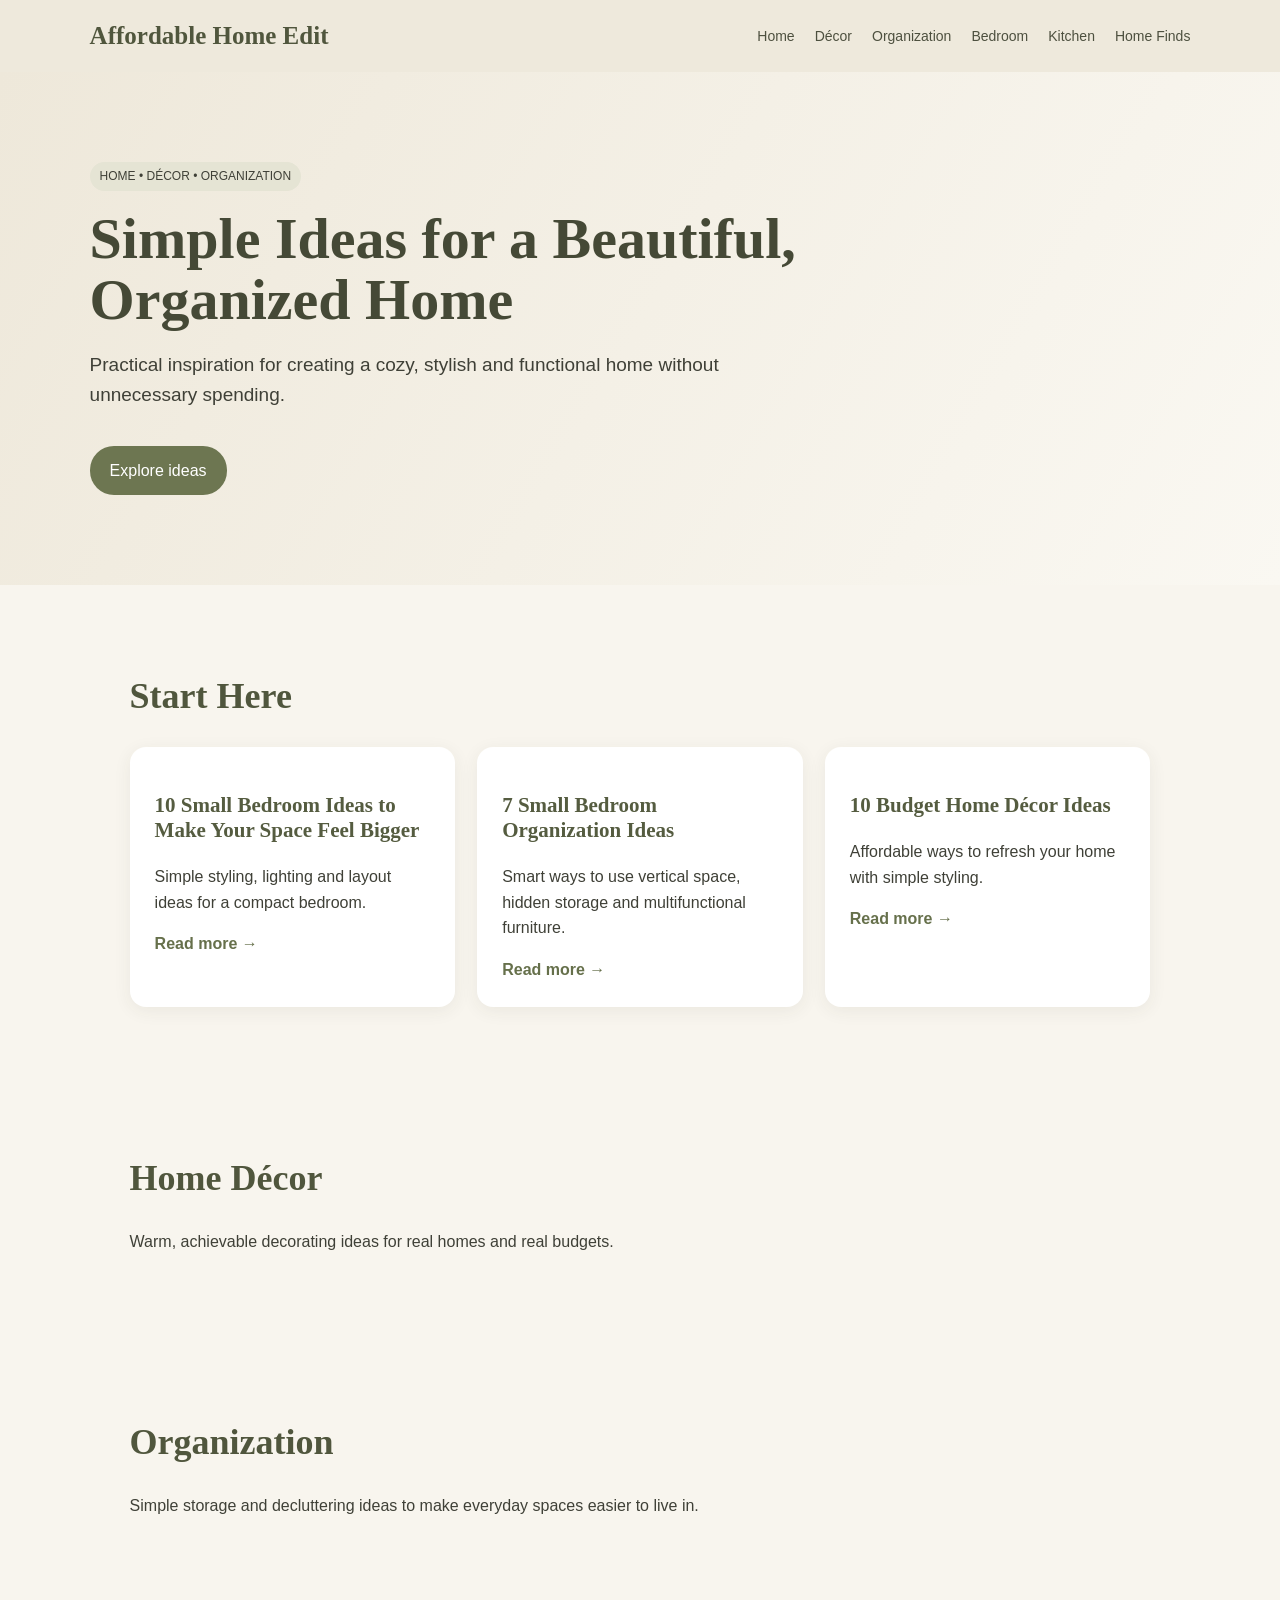
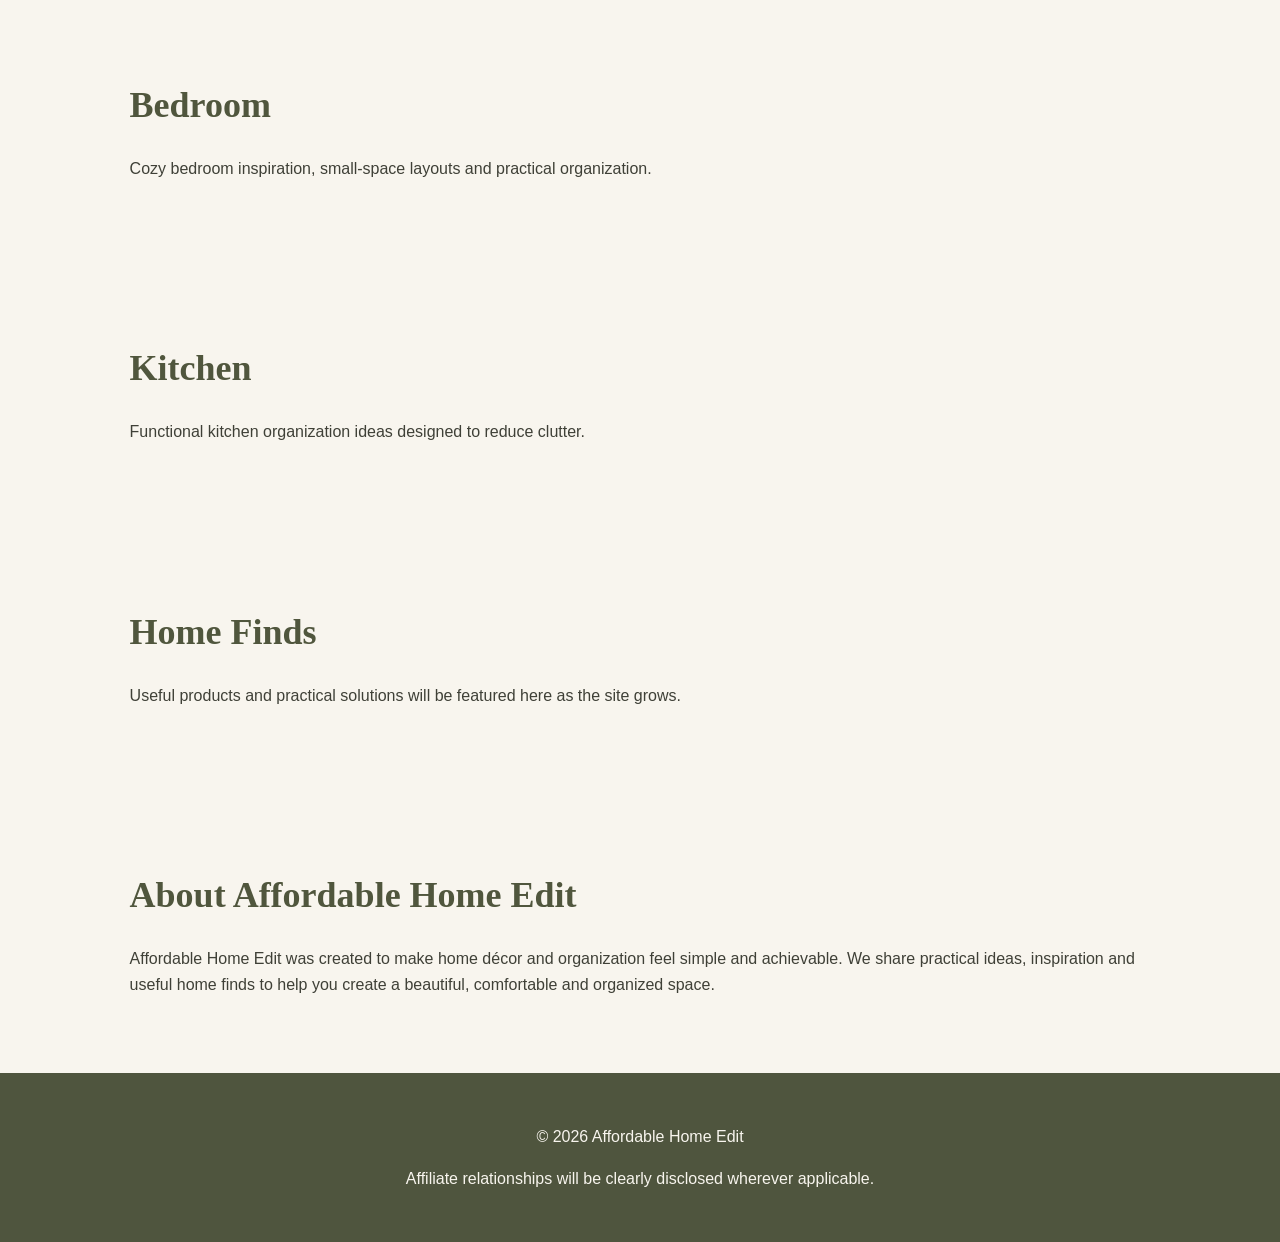
==== index.html @ b5f94e14 "Add files via upload" ====
<!doctype html><html><head><meta charset="utf-8"><meta name="viewport" content="width=device-width,initial-scale=1"><title>Affordable Home Edit</title><link rel="stylesheet" href="style.css"></head><body><header><div class="logo">Affordable Home Edit</div><nav><a href="index.html">Home</a><a href="#decor">Décor</a><a href="#organization">Organization</a><a href="#bedroom">Bedroom</a><a href="#kitchen">Kitchen</a><a href="#finds">Home Finds</a></nav></header><div class="hero"><span class="tag">HOME • DÉCOR • ORGANIZATION</span><h1>Simple Ideas for a Beautiful, Organized Home</h1><p>Practical inspiration for creating a cozy, stylish and functional home without unnecessary spending.</p><a class="btn" href="#latest">Explore ideas</a></div><section id="latest"><h2>Start Here</h2><div class="grid"><div class="card"><h3>10 Small Bedroom Ideas to Make Your Space Feel Bigger</h3><p>Simple styling, lighting and layout ideas for a compact bedroom.</p><a href="small-bedroom.html">Read more →</a></div><div class="card"><h3>7 Small Bedroom Organization Ideas</h3><p>Smart ways to use vertical space, hidden storage and multifunctional furniture.</p><a href="bedroom-organization.html">Read more →</a></div><div class="card"><h3>10 Budget Home Décor Ideas</h3><p>Affordable ways to refresh your home with simple styling.</p><a href="budget-decor.html">Read more →</a></div></div></section><section id="decor"><h2>Home Décor</h2><p>Warm, achievable decorating ideas for real homes and real budgets.</p></section><section id="organization"><h2>Organization</h2><p>Simple storage and decluttering ideas to make everyday spaces easier to live in.</p></section><section id="bedroom"><h2>Bedroom</h2><p>Cozy bedroom inspiration, small-space layouts and practical organization.</p></section><section id="kitchen"><h2>Kitchen</h2><p>Functional kitchen organization ideas designed to reduce clutter.</p></section><section id="finds"><h2>Home Finds</h2><p>Useful products and practical solutions will be featured here as the site grows.</p></section><section><h2>About Affordable Home Edit</h2><p>Affordable Home Edit was created to make home décor and organization feel simple and achievable. We share practical ideas, inspiration and useful home finds to help you create a beautiful, comfortable and organized space.</p></section><footer><p>© 2026 Affordable Home Edit</p><p>Affiliate relationships will be clearly disclosed wherever applicable.</p></footer></body></html>
---- style.css ----
*{box-sizing:border-box}body{margin:0;font-family:Arial,Helvetica,sans-serif;color:#3f4037;background:#f8f5ee;line-height:1.6}header{background:#eee9dc;padding:22px 7%;display:flex;justify-content:space-between;align-items:center;position:sticky;top:0;z-index:5}.logo{font:700 25px Georgia,serif;color:#50563d}nav a{margin-left:20px;text-decoration:none;color:#4d503f;font-size:14px}.hero{padding:90px 7%;background:linear-gradient(120deg,#eee8da,#faf8f2)}.hero h1{font:700 58px Georgia,serif;line-height:1.05;max-width:760px;margin:18px 0;color:#454936}.hero p{max-width:650px;font-size:19px}.btn{display:inline-block;margin-top:16px;background:#6d7651;color:white;padding:12px 20px;border-radius:24px;text-decoration:none}section{padding:60px 7%;max-width:1200px;margin:auto}h2{font:700 36px Georgia,serif;color:#50563d}.grid{display:grid;grid-template-columns:repeat(3,1fr);gap:22px}.card{background:white;border-radius:16px;padding:25px;box-shadow:0 4px 18px rgba(60,60,40,.07)}.card h3{font:700 21px Georgia,serif;color:#555c40}.card a{color:#66704b;text-decoration:none;font-weight:700}.tag{display:inline-block;background:#e5e4d4;padding:5px 10px;border-radius:20px;font-size:12px}footer{background:#4f553e;color:#f8f5ee;padding:35px 7%;text-align:center}@media(max-width:800px){header{display:block}nav{margin-top:12px}nav a{margin:0 12px 0 0}.hero h1{font-size:42px}.grid{grid-template-columns:1fr}}
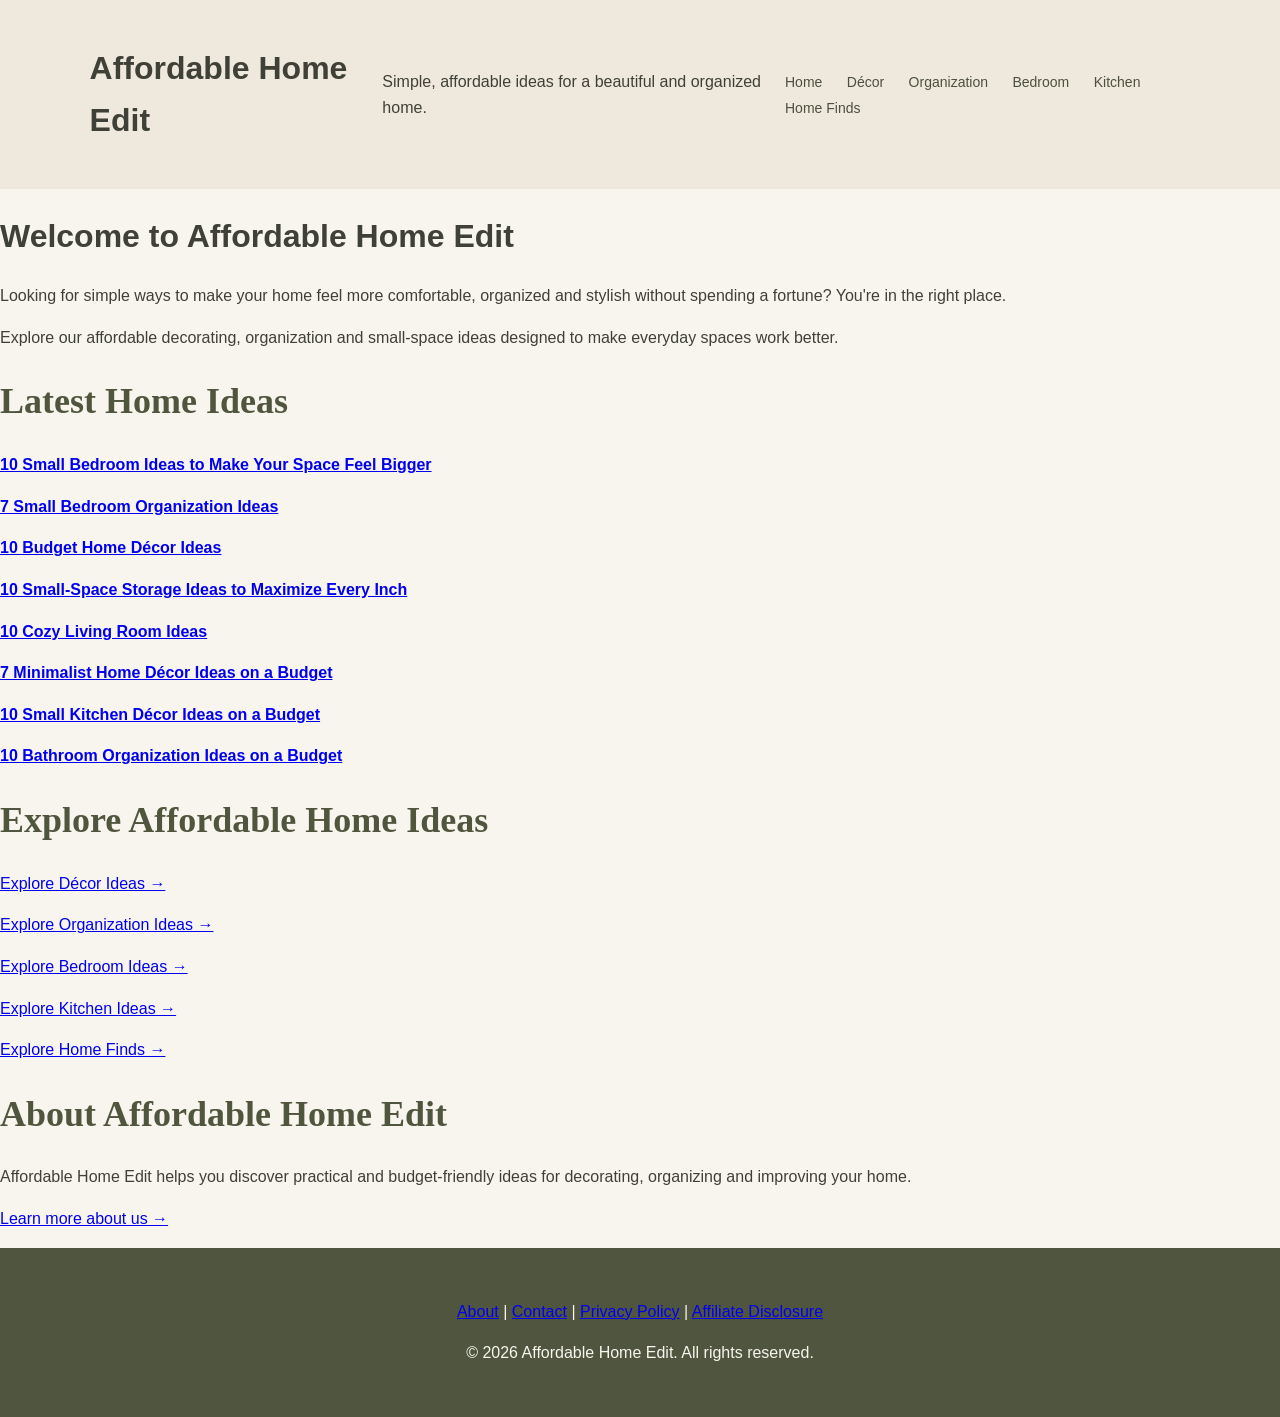
==== commit 160231ea: "Revise index.html for better SEO and navigation Updated HTML structure and content for the Affordabl" ====
--- a/index.html
+++ b/index.html
@@ -1 +1,126 @@
-<!doctype html><html><head><meta charset="utf-8"><meta name="viewport" content="width=device-width,initial-scale=1"><title>Affordable Home Edit</title><link rel="stylesheet" href="style.css"></head><body><header><div class="logo">Affordable Home Edit</div><nav><a href="index.html">Home</a><a href="#decor">Décor</a><a href="#organization">Organization</a><a href="#bedroom">Bedroom</a><a href="#kitchen">Kitchen</a><a href="#finds">Home Finds</a></nav></header><div class="hero"><span class="tag">HOME • DÉCOR • ORGANIZATION</span><h1>Simple Ideas for a Beautiful, Organized Home</h1><p>Practical inspiration for creating a cozy, stylish and functional home without unnecessary spending.</p><a class="btn" href="#latest">Explore ideas</a></div><section id="latest"><h2>Start Here</h2><div class="grid"><div class="card"><h3>10 Small Bedroom Ideas to Make Your Space Feel Bigger</h3><p>Simple styling, lighting and layout ideas for a compact bedroom.</p><a href="small-bedroom.html">Read more →</a></div><div class="card"><h3>7 Small Bedroom Organization Ideas</h3><p>Smart ways to use vertical space, hidden storage and multifunctional furniture.</p><a href="bedroom-organization.html">Read more →</a></div><div class="card"><h3>10 Budget Home Décor Ideas</h3><p>Affordable ways to refresh your home with simple styling.</p><a href="budget-decor.html">Read more →</a></div></div></section><section id="decor"><h2>Home Décor</h2><p>Warm, achievable decorating ideas for real homes and real budgets.</p></section><section id="organization"><h2>Organization</h2><p>Simple storage and decluttering ideas to make everyday spaces easier to live in.</p></section><section id="bedroom"><h2>Bedroom</h2><p>Cozy bedroom inspiration, small-space layouts and practical organization.</p></section><section id="kitchen"><h2>Kitchen</h2><p>Functional kitchen organization ideas designed to reduce clutter.</p></section><section id="finds"><h2>Home Finds</h2><p>Useful products and practical solutions will be featured here as the site grows.</p></section><section><h2>About Affordable Home Edit</h2><p>Affordable Home Edit was created to make home décor and organization feel simple and achievable. We share practical ideas, inspiration and useful home finds to help you create a beautiful, comfortable and organized space.</p></section><footer><p>© 2026 Affordable Home Edit</p><p>Affiliate relationships will be clearly disclosed wherever applicable.</p></footer></body></html>+<!DOCTYPE html>
+<html lang="en">
+<head>
+    <meta charset="UTF-8">
+    <meta name="viewport" content="width=device-width, initial-scale=1.0">
+
+    <title>Affordable Home Edit | Simple Home Décor & Organization Ideas</title>
+
+    <meta name="description" content="Affordable home décor, organization and small-space ideas to help you create a comfortable and stylish home on a budget.">
+
+    <link rel="stylesheet" href="style.css">
+</head>
+
+<body>
+
+<header>
+    <h1>Affordable Home Edit</h1>
+
+    <p>Simple, affordable ideas for a beautiful and organized home.</p>
+
+    <nav>
+        <a href="index.html">Home</a>
+        <a href="budget-decor.html">Décor</a>
+        <a href="bedroom-organization.html">Organization</a>
+        <a href="small-bedroom.html">Bedroom</a>
+        <a href="small-kitchen-decor.html">Kitchen</a>
+        <a href="home-finds.html">Home Finds</a>
+    </nav>
+</header>
+
+<main>
+
+<h1>Welcome to Affordable Home Edit</h1>
+
+<p>
+Looking for simple ways to make your home feel more comfortable, organized and stylish
+without spending a fortune? You're in the right place.
+</p>
+
+<p>
+Explore our affordable decorating, organization and small-space ideas designed to make
+everyday spaces work better.
+</p>
+
+<h2>Latest Home Ideas</h2>
+
+<p>
+<a href="small-bedroom.html"><strong>10 Small Bedroom Ideas to Make Your Space Feel Bigger</strong></a>
+</p>
+
+<p>
+<a href="bedroom-organization.html"><strong>7 Small Bedroom Organization Ideas</strong></a>
+</p>
+
+<p>
+<a href="budget-decor.html"><strong>10 Budget Home Décor Ideas</strong></a>
+</p>
+
+<p>
+<a href="small-space-storage.html"><strong>10 Small-Space Storage Ideas to Maximize Every Inch</strong></a>
+</p>
+
+<p>
+<a href="cozy-living-room.html"><strong>10 Cozy Living Room Ideas</strong></a>
+</p>
+
+<p>
+<a href="minimalist-home-decor.html"><strong>7 Minimalist Home Décor Ideas on a Budget</strong></a>
+</p>
+
+<p>
+<a href="small-kitchen-decor.html"><strong>10 Small Kitchen Décor Ideas on a Budget</strong></a>
+</p>
+
+<p>
+<a href="bathroom-organization.html"><strong>10 Bathroom Organization Ideas on a Budget</strong></a>
+</p>
+
+<h2>Explore Affordable Home Ideas</h2>
+
+<p>
+<a href="decor.html">Explore Décor Ideas →</a>
+</p>
+
+<p>
+<a href="organization.html">Explore Organization Ideas →</a>
+</p>
+
+<p>
+<a href="bedroom.html">Explore Bedroom Ideas →</a>
+</p>
+
+<p>
+<a href="kitchen.html">Explore Kitchen Ideas →</a>
+</p>
+
+<p>
+<a href="home-finds.html">Explore Home Finds →</a>
+</p>
+
+<h2>About Affordable Home Edit</h2>
+
+<p>
+Affordable Home Edit helps you discover practical and budget-friendly ideas
+for decorating, organizing and improving your home.
+</p>
+
+<p>
+<a href="about.html">Learn more about us →</a>
+</p>
+
+</main>
+
+<footer>
+    <p>
+        <a href="about.html">About</a> |
+        <a href="contact.html">Contact</a> |
+        <a href="privacy.html">Privacy Policy</a> |
+        <a href="affiliate-disclosure.html">Affiliate Disclosure</a>
+    </p>
+
+    <p>© 2026 Affordable Home Edit. All rights reserved.</p>
+</footer>
+
+</body>
+</html>
